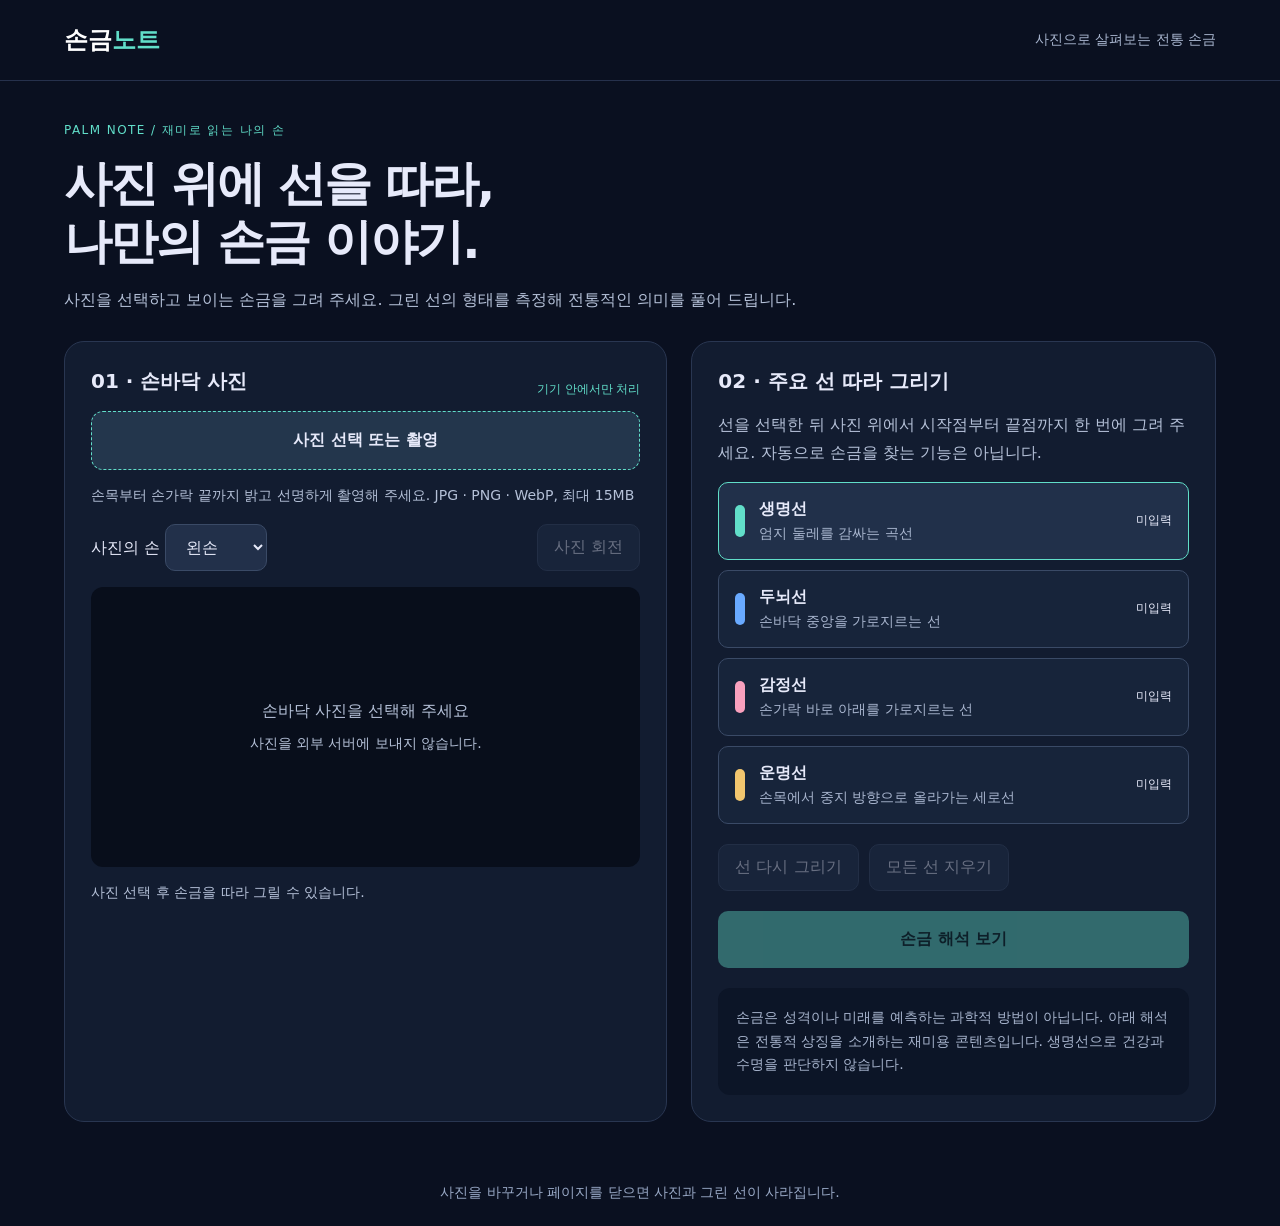
==== index.html @ 6e5575a9 "Add Palm Note photo and palm-line web app" ====
<!doctype html><html lang="ko"><meta charset="utf-8"><meta name="viewport" content="width=device-width,initial-scale=1"><title>손금 노트</title><link rel="stylesheet" href="style.css"><body><header><a href="./">손금<span>노트</span></a><span>사진으로 살펴보는 전통 손금</span></header><main><section class="intro"><small>PALM NOTE / 재미로 읽는 나의 손</small><h1>사진 위에 선을 따라,<br>나만의 손금 이야기.</h1><p>사진을 선택하고 보이는 손금을 그려 주세요. 그린 선의 형태를 측정해 전통적인 의미를 풀어 드립니다.</p></section><div class="layout"><section class="panel"><div class="top"><h2>01 · 손바닥 사진</h2><span class="tag">기기 안에서만 처리</span></div><label class="upload">사진 선택 또는 촬영<input id="file" type="file" accept="image/jpeg,image/png,image/webp" hidden></label><p class="hint">손목부터 손가락 끝까지 밝고 선명하게 촬영해 주세요. JPG · PNG · WebP, 최대 15MB</p><div class="controls"><label>사진의 손 <select id="hand"><option>왼손</option><option>오른손</option></select></label><button id="rotate" disabled>사진 회전</button></div><div class="photo" id="photo"><div id="empty">손바닥 사진을 선택해 주세요<br><span>사진을 외부 서버에 보내지 않습니다.</span></div><canvas id="canvas" hidden aria-label="사진 위에 선택한 손금 그리기"></canvas></div><p id="status" role="status">사진 선택 후 손금을 따라 그릴 수 있습니다.</p></section><section class="panel"><h2>02 · 주요 선 따라 그리기</h2><p>선을 선택한 뒤 사진 위에서 시작점부터 끝점까지 한 번에 그려 주세요. 자동으로 손금을 찾는 기능은 아닙니다.</p><div id="lines"></div><div class="actions"><button id="undo" disabled>선 다시 그리기</button><button id="clear" disabled>모든 선 지우기</button></div><button class="primary" id="analyze" disabled>손금 해석 보기</button><div class="notice">손금은 성격이나 미래를 예측하는 과학적 방법이 아닙니다. 아래 해석은 전통적 상징을 소개하는 재미용 콘텐츠입니다. 생명선으로 건강과 수명을 판단하지 않습니다.</div></section></div><section class="panel result" id="result" hidden><div class="top"><div><small>YOUR PALM NOTE</small><h2>손금 해석 기록</h2></div><button id="copy">전체 결과 복사</button></div><p id="summary"></p><div id="cards"></div><div class="notice">재물·사업·직업 해석은 선의 전통적 의미를 연결한 이야기입니다. 실제 투자 적합성, 성공 가능성, 결혼 시기, 40·50·60대 운세와 말년의 상태는 사진으로 알 수 없습니다.</div><textarea id="copytext" aria-label="전체 결과: 길게 눌러 복사" readonly></textarea></section></main><footer>사진을 바꾸거나 페이지를 닫으면 사진과 그린 선이 사라집니다.</footer><script src="app.js"></script></body></html>
---- style.css ----
:root{font-family:system-ui,-apple-system,sans-serif;color:#e7eafa;background:#0a1020;font-size:16px}*{box-sizing:border-box}body{margin:0}header{padding:24px 5%;display:flex;justify-content:space-between;align-items:center;border-bottom:1px solid #26314c;gap:20px}header a{font-size:24px;font-weight:800;color:white;text-decoration:none}header a span{color:#61dec9}header>span{color:#a8b5ce;font-size:14px}main{max-width:1200px;margin:auto;padding:38px 24px}.intro{margin-bottom:28px}small{color:#61dec9;letter-spacing:.12em;font-size:12px}h1{font-size:clamp(30px,4vw,48px);letter-spacing:-.04em;line-height:1.2;margin:16px 0}p{color:#b5c1d8;line-height:1.7}h2{font-size:20px;margin:0 0 16px}.layout{display:grid;grid-template-columns:1.15fr 1fr;gap:24px}.panel{border:1px solid #293651;background:#121c30;padding:26px;border-radius:20px}.top{display:flex;justify-content:space-between;align-items:center;gap:16px;flex-wrap:wrap}.tag{font-size:12px;color:#61dec9}.upload{display:block;background:#23364c;padding:18px;text-align:center;border:1px dashed #61dec9;border-radius:12px;cursor:pointer;font-weight:650}.hint{font-size:14px}.controls{display:flex;align-items:center;justify-content:space-between;gap:12px;margin:16px 0}button,select{font:inherit;color:#e7eafa;background:#22304a;border:1px solid #3a4a66;padding:12px 16px;border-radius:10px;cursor:pointer}button:disabled{opacity:.4;cursor:default}button:focus-visible,select:focus-visible,.upload:focus-within{outline:3px solid #61dec9;outline-offset:3px}.photo{background:#080e1b;border-radius:12px;overflow:hidden;min-height:280px;display:flex;align-items:center;justify-content:center}#empty{text-align:center;color:#b5c1d8;line-height:2}#empty span{font-size:14px}canvas{width:100%;display:block;touch-action:none}canvas[hidden]{display:none}#status{font-size:14px;margin-bottom:0}.line{width:100%;display:flex;align-items:center;gap:14px;text-align:left;margin:10px 0;padding:16px;background:#17243a}.line.active{border-color:var(--color);background:#21304a}.dot{width:10px;height:32px;background:var(--color);border-radius:6px;flex-shrink:0}.line strong{display:block}.line span.desc{font-size:14px;color:#a8b5ce;display:block;margin-top:5px}.line em{margin-left:auto;font-size:12px;font-style:normal;white-space:nowrap}.actions{display:flex;gap:10px;margin:20px 0}.primary{width:100%;background:#61dec9;color:#08251f;font-weight:750;border:0;padding:18px}.notice{font-size:14px;color:#a8b5ce;line-height:1.7;padding:18px;background:#0c1527;border-radius:12px;margin-top:20px}.result{margin-top:24px}#cards{display:grid;grid-template-columns:1fr 1fr;gap:16px}.card{border:1px solid #344158;border-radius:14px;padding:20px}.card h3{margin-top:0}.metric{color:#61dec9;font-size:14px}textarea{width:100%;height:180px;margin-top:20px;padding:16px;background:#0a1221;color:#c9d2e4;font:inherit;line-height:1.6;border:1px solid #344158;border-radius:12px}footer{text-align:center;padding:24px;color:#99a9c6;font-size:14px}@media(max-width:760px){header>span{display:none}main{padding:24px 16px}.layout{grid-template-columns:1fr}.panel{padding:20px}#cards{grid-template-columns:1fr}.actions{flex-wrap:wrap}}
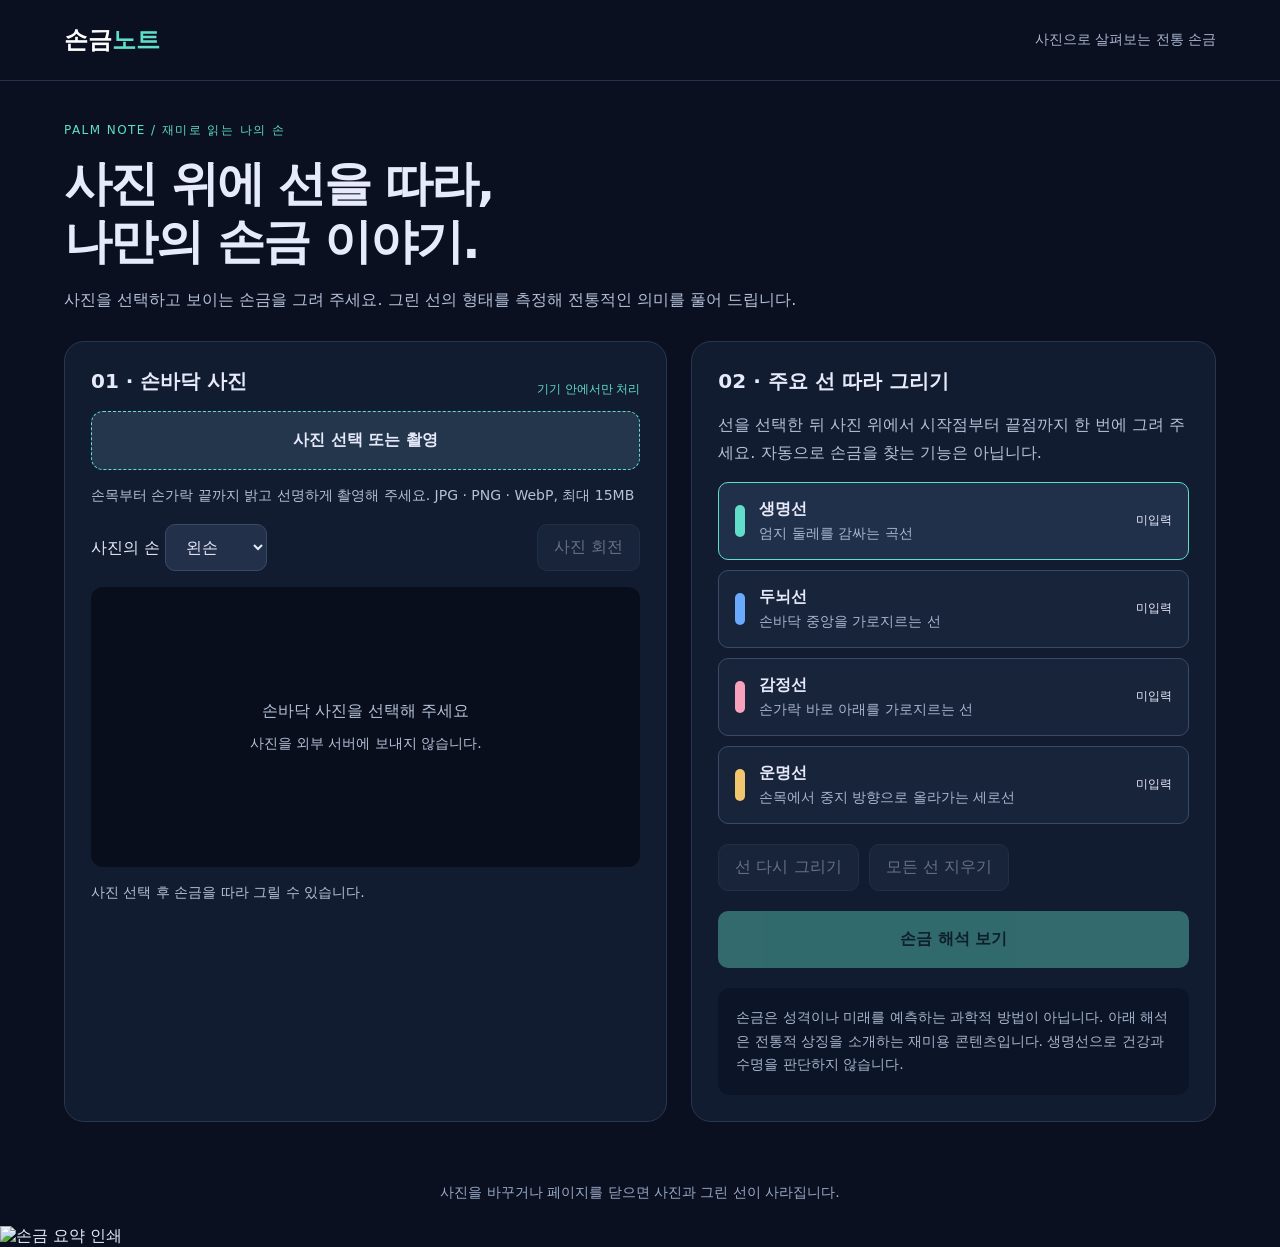
==== commit 93635534: "Add one-page PDF, image and print summary" ====
--- a/index.html
+++ b/index.html
@@ -1 +1 @@
-<!doctype html><html lang="ko"><meta charset="utf-8"><meta name="viewport" content="width=device-width,initial-scale=1"><title>손금 노트</title><link rel="stylesheet" href="style.css"><body><header><a href="./">손금<span>노트</span></a><span>사진으로 살펴보는 전통 손금</span></header><main><section class="intro"><small>PALM NOTE / 재미로 읽는 나의 손</small><h1>사진 위에 선을 따라,<br>나만의 손금 이야기.</h1><p>사진을 선택하고 보이는 손금을 그려 주세요. 그린 선의 형태를 측정해 전통적인 의미를 풀어 드립니다.</p></section><div class="layout"><section class="panel"><div class="top"><h2>01 · 손바닥 사진</h2><span class="tag">기기 안에서만 처리</span></div><label class="upload">사진 선택 또는 촬영<input id="file" type="file" accept="image/jpeg,image/png,image/webp" hidden></label><p class="hint">손목부터 손가락 끝까지 밝고 선명하게 촬영해 주세요. JPG · PNG · WebP, 최대 15MB</p><div class="controls"><label>사진의 손 <select id="hand"><option>왼손</option><option>오른손</option></select></label><button id="rotate" disabled>사진 회전</button></div><div class="photo" id="photo"><div id="empty">손바닥 사진을 선택해 주세요<br><span>사진을 외부 서버에 보내지 않습니다.</span></div><canvas id="canvas" hidden aria-label="사진 위에 선택한 손금 그리기"></canvas></div><p id="status" role="status">사진 선택 후 손금을 따라 그릴 수 있습니다.</p></section><section class="panel"><h2>02 · 주요 선 따라 그리기</h2><p>선을 선택한 뒤 사진 위에서 시작점부터 끝점까지 한 번에 그려 주세요. 자동으로 손금을 찾는 기능은 아닙니다.</p><div id="lines"></div><div class="actions"><button id="undo" disabled>선 다시 그리기</button><button id="clear" disabled>모든 선 지우기</button></div><button class="primary" id="analyze" disabled>손금 해석 보기</button><div class="notice">손금은 성격이나 미래를 예측하는 과학적 방법이 아닙니다. 아래 해석은 전통적 상징을 소개하는 재미용 콘텐츠입니다. 생명선으로 건강과 수명을 판단하지 않습니다.</div></section></div><section class="panel result" id="result" hidden><div class="top"><div><small>YOUR PALM NOTE</small><h2>손금 해석 기록</h2></div><button id="copy">전체 결과 복사</button></div><p id="summary"></p><div id="cards"></div><div class="notice">재물·사업·직업 해석은 선의 전통적 의미를 연결한 이야기입니다. 실제 투자 적합성, 성공 가능성, 결혼 시기, 40·50·60대 운세와 말년의 상태는 사진으로 알 수 없습니다.</div><textarea id="copytext" aria-label="전체 결과: 길게 눌러 복사" readonly></textarea></section></main><footer>사진을 바꾸거나 페이지를 닫으면 사진과 그린 선이 사라집니다.</footer><script src="app.js"></script></body></html>
+<!doctype html><html lang="ko"><meta charset="utf-8"><meta name="viewport" content="width=device-width,initial-scale=1"><title>손금 노트</title><link rel="stylesheet" href="style.css"><body><header><a href="./">손금<span>노트</span></a><span>사진으로 살펴보는 전통 손금</span></header><main><section class="intro"><small>PALM NOTE / 재미로 읽는 나의 손</small><h1>사진 위에 선을 따라,<br>나만의 손금 이야기.</h1><p>사진을 선택하고 보이는 손금을 그려 주세요. 그린 선의 형태를 측정해 전통적인 의미를 풀어 드립니다.</p></section><div class="layout"><section class="panel"><div class="top"><h2>01 · 손바닥 사진</h2><span class="tag">기기 안에서만 처리</span></div><label class="upload">사진 선택 또는 촬영<input id="file" type="file" accept="image/jpeg,image/png,image/webp" hidden></label><p class="hint">손목부터 손가락 끝까지 밝고 선명하게 촬영해 주세요. JPG · PNG · WebP, 최대 15MB</p><div class="controls"><label>사진의 손 <select id="hand"><option>왼손</option><option>오른손</option></select></label><button id="rotate" disabled>사진 회전</button></div><div class="photo" id="photo"><div id="empty">손바닥 사진을 선택해 주세요<br><span>사진을 외부 서버에 보내지 않습니다.</span></div><canvas id="canvas" hidden aria-label="사진 위에 선택한 손금 그리기"></canvas></div><p id="status" role="status">사진 선택 후 손금을 따라 그릴 수 있습니다.</p></section><section class="panel"><h2>02 · 주요 선 따라 그리기</h2><p>선을 선택한 뒤 사진 위에서 시작점부터 끝점까지 한 번에 그려 주세요. 자동으로 손금을 찾는 기능은 아닙니다.</p><div id="lines"></div><div class="actions"><button id="undo" disabled>선 다시 그리기</button><button id="clear" disabled>모든 선 지우기</button></div><button class="primary" id="analyze" disabled>손금 해석 보기</button><div class="notice">손금은 성격이나 미래를 예측하는 과학적 방법이 아닙니다. 아래 해석은 전통적 상징을 소개하는 재미용 콘텐츠입니다. 생명선으로 건강과 수명을 판단하지 않습니다.</div></section></div><section class="panel result" id="result" hidden><div class="top"><div><small>YOUR PALM NOTE</small><h2>손금 해석 기록</h2></div><button id="copy">전체 결과 복사</button></div><p id="summary"></p><div id="cards"></div><div class="notice">재물·사업·직업 해석은 선의 전통적 의미를 연결한 이야기입니다. 실제 투자 적합성, 성공 가능성, 결혼 시기, 40·50·60대 운세와 말년의 상태는 사진으로 알 수 없습니다.</div><div class="export-tools"><h3>03 · 한 페이지 요약 저장</h3><p>사진과 주요 선, 해석을 A4 한 장으로 정리합니다.</p><div class="actions"><button id="pdf">PDF 다운로드</button><button id="png">이미지 다운로드</button><button id="print">A4 인쇄</button></div><p id="export-status" role="status"></p><img id="report-preview" alt="한 페이지 손금 요약 미리보기" hidden></div><textarea id="copytext" aria-label="전체 결과: 길게 눌러 복사" readonly></textarea></section></main><footer>사진을 바꾸거나 페이지를 닫으면 사진과 그린 선이 사라집니다.</footer><div id="print-sheet"><img id="print-image" alt="손금 요약 인쇄"></div><script src="app.js"></script><script src="export.js"></script></body></html>
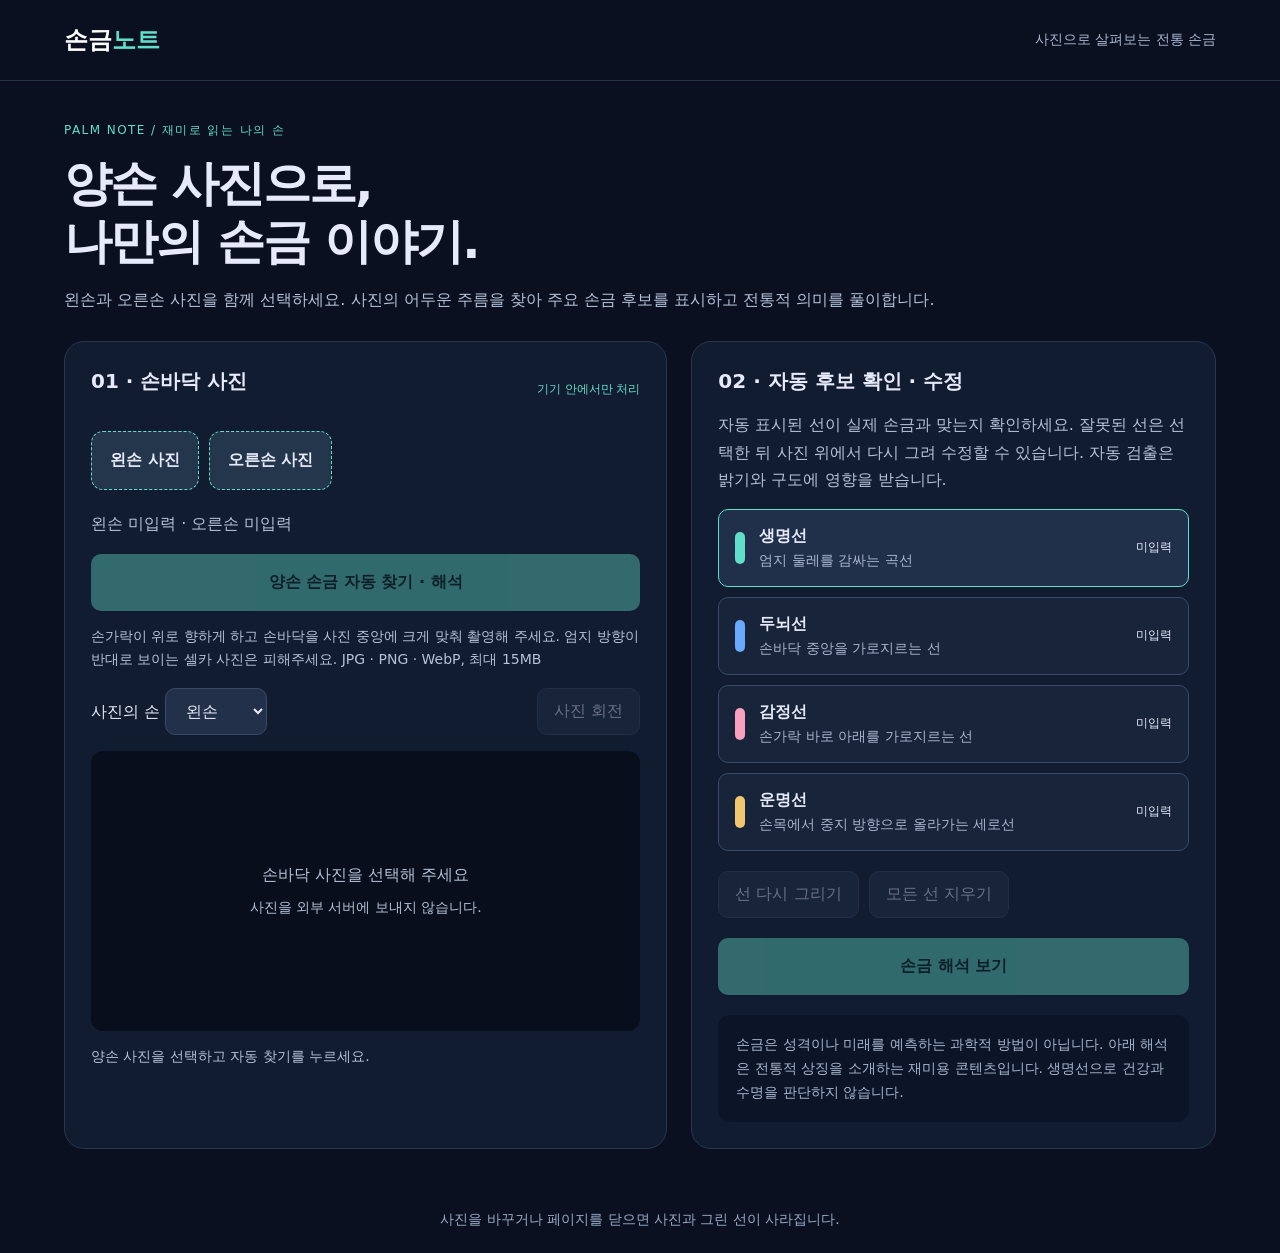
==== commit 32668520: "Enable left and right palm analysis together" ====
--- a/index.html
+++ b/index.html
@@ -1 +1 @@
-<!doctype html><html lang="ko"><meta charset="utf-8"><meta name="viewport" content="width=device-width,initial-scale=1"><title>손금 노트</title><link rel="stylesheet" href="style.css"><body><header><a href="./">손금<span>노트</span></a><span>사진으로 살펴보는 전통 손금</span></header><main><section class="intro"><small>PALM NOTE / 재미로 읽는 나의 손</small><h1>사진 위에 선을 따라,<br>나만의 손금 이야기.</h1><p>사진을 선택하고 보이는 손금을 그려 주세요. 그린 선의 형태를 측정해 전통적인 의미를 풀어 드립니다.</p></section><div class="layout"><section class="panel"><div class="top"><h2>01 · 손바닥 사진</h2><span class="tag">기기 안에서만 처리</span></div><label class="upload">사진 선택 또는 촬영<input id="file" type="file" accept="image/jpeg,image/png,image/webp" hidden></label><p class="hint">손목부터 손가락 끝까지 밝고 선명하게 촬영해 주세요. JPG · PNG · WebP, 최대 15MB</p><div class="controls"><label>사진의 손 <select id="hand"><option>왼손</option><option>오른손</option></select></label><button id="rotate" disabled>사진 회전</button></div><div class="photo" id="photo"><div id="empty">손바닥 사진을 선택해 주세요<br><span>사진을 외부 서버에 보내지 않습니다.</span></div><canvas id="canvas" hidden aria-label="사진 위에 선택한 손금 그리기"></canvas></div><p id="status" role="status">사진 선택 후 손금을 따라 그릴 수 있습니다.</p></section><section class="panel"><h2>02 · 주요 선 따라 그리기</h2><p>선을 선택한 뒤 사진 위에서 시작점부터 끝점까지 한 번에 그려 주세요. 자동으로 손금을 찾는 기능은 아닙니다.</p><div id="lines"></div><div class="actions"><button id="undo" disabled>선 다시 그리기</button><button id="clear" disabled>모든 선 지우기</button></div><button class="primary" id="analyze" disabled>손금 해석 보기</button><div class="notice">손금은 성격이나 미래를 예측하는 과학적 방법이 아닙니다. 아래 해석은 전통적 상징을 소개하는 재미용 콘텐츠입니다. 생명선으로 건강과 수명을 판단하지 않습니다.</div></section></div><section class="panel result" id="result" hidden><div class="top"><div><small>YOUR PALM NOTE</small><h2>손금 해석 기록</h2></div><button id="copy">전체 결과 복사</button></div><p id="summary"></p><div id="cards"></div><div class="notice">재물·사업·직업 해석은 선의 전통적 의미를 연결한 이야기입니다. 실제 투자 적합성, 성공 가능성, 결혼 시기, 40·50·60대 운세와 말년의 상태는 사진으로 알 수 없습니다.</div><div class="export-tools"><h3>03 · 한 페이지 요약 저장</h3><p>사진과 주요 선, 해석을 A4 한 장으로 정리합니다.</p><div class="actions"><button id="pdf">PDF 다운로드</button><button id="png">이미지 다운로드</button><button id="print">A4 인쇄</button></div><p id="export-status" role="status"></p><img id="report-preview" alt="한 페이지 손금 요약 미리보기" hidden></div><textarea id="copytext" aria-label="전체 결과: 길게 눌러 복사" readonly></textarea></section></main><footer>사진을 바꾸거나 페이지를 닫으면 사진과 그린 선이 사라집니다.</footer><div id="print-sheet"><img id="print-image" alt="손금 요약 인쇄"></div><script src="app.js"></script><script src="export.js"></script></body></html>
+<!doctype html><html lang="ko"><meta charset="utf-8"><meta name="viewport" content="width=device-width,initial-scale=1"><title>손금 노트</title><link rel="stylesheet" href="style.css"><body><header><a href="./">손금<span>노트</span></a><span>사진으로 살펴보는 전통 손금</span></header><main><section class="intro"><small>PALM NOTE / 재미로 읽는 나의 손</small><h1>양손 사진으로,<br>나만의 손금 이야기.</h1><p>왼손과 오른손 사진을 함께 선택하세요. 사진의 어두운 주름을 찾아 주요 손금 후보를 표시하고 전통적 의미를 풀이합니다.</p></section><div class="layout"><section class="panel"><div class="top"><h2>01 · 손바닥 사진</h2><span class="tag">기기 안에서만 처리</span></div><div class="actions"><label class="upload">왼손 사진<input id="left-file" type="file" accept="image/jpeg,image/png,image/webp" hidden></label><label class="upload">오른손 사진<input id="right-file" type="file" accept="image/jpeg,image/png,image/webp" hidden></label></div><input id="file" type="file" hidden><p id="pair-status" role="status">왼손 미입력 · 오른손 미입력</p><button class="primary" id="auto" disabled>양손 손금 자동 찾기 · 해석</button><p class="hint">손가락이 위로 향하게 하고 손바닥을 사진 중앙에 크게 맞춰 촬영해 주세요. 엄지 방향이 반대로 보이는 셀카 사진은 피해주세요. JPG · PNG · WebP, 최대 15MB</p><div class="controls"><label>사진의 손 <select id="hand"><option>왼손</option><option>오른손</option></select></label><button id="rotate" disabled>사진 회전</button></div><div class="photo" id="photo"><div id="empty">손바닥 사진을 선택해 주세요<br><span>사진을 외부 서버에 보내지 않습니다.</span></div><canvas id="canvas" hidden aria-label="사진 위에 선택한 손금 그리기"></canvas></div><p id="status" role="status">양손 사진을 선택하고 자동 찾기를 누르세요.</p></section><section class="panel"><h2>02 · 자동 후보 확인 · 수정</h2><p>자동 표시된 선이 실제 손금과 맞는지 확인하세요. 잘못된 선은 선택한 뒤 사진 위에서 다시 그려 수정할 수 있습니다. 자동 검출은 밝기와 구도에 영향을 받습니다.</p><div id="lines"></div><div class="actions"><button id="undo" disabled>선 다시 그리기</button><button id="clear" disabled>모든 선 지우기</button></div><button class="primary" id="analyze" disabled>손금 해석 보기</button><div class="notice">손금은 성격이나 미래를 예측하는 과학적 방법이 아닙니다. 아래 해석은 전통적 상징을 소개하는 재미용 콘텐츠입니다. 생명선으로 건강과 수명을 판단하지 않습니다.</div></section></div><section class="panel result" id="result" hidden><div class="top"><div><small>YOUR PALM NOTE</small><h2>손금 해석 기록</h2></div><button id="copy">전체 결과 복사</button></div><p id="summary"></p><div id="cards"></div><div class="notice">재물·사업·직업 해석은 선의 전통적 의미를 연결한 이야기입니다. 실제 투자 적합성, 성공 가능성, 결혼 시기, 40·50·60대 운세와 말년의 상태는 사진으로 알 수 없습니다.</div><div class="export-tools"><h3>03 · 한 페이지 요약 저장</h3><p>사진과 주요 선, 해석을 A4 한 장으로 정리합니다.</p><div class="actions"><button id="pdf">PDF 다운로드</button><button id="png">이미지 다운로드</button><button id="print">A4 인쇄</button></div><p id="export-status" role="status"></p><img id="report-preview" alt="한 페이지 손금 요약 미리보기" hidden></div><textarea id="copytext" aria-label="전체 결과: 길게 눌러 복사" readonly></textarea></section></main><footer>사진을 바꾸거나 페이지를 닫으면 사진과 그린 선이 사라집니다.</footer><div id="print-sheet"><img id="print-image" alt="손금 요약 인쇄"></div><script src="app.js"></script><script src="auto.js"></script><script src="export.js"></script></body></html>
--- a/style.css
+++ b/style.css
@@ -1 +1,3 @@
 :root{font-family:system-ui,-apple-system,sans-serif;color:#e7eafa;background:#0a1020;font-size:16px}*{box-sizing:border-box}body{margin:0}header{padding:24px 5%;display:flex;justify-content:space-between;align-items:center;border-bottom:1px solid #26314c;gap:20px}header a{font-size:24px;font-weight:800;color:white;text-decoration:none}header a span{color:#61dec9}header>span{color:#a8b5ce;font-size:14px}main{max-width:1200px;margin:auto;padding:38px 24px}.intro{margin-bottom:28px}small{color:#61dec9;letter-spacing:.12em;font-size:12px}h1{font-size:clamp(30px,4vw,48px);letter-spacing:-.04em;line-height:1.2;margin:16px 0}p{color:#b5c1d8;line-height:1.7}h2{font-size:20px;margin:0 0 16px}.layout{display:grid;grid-template-columns:1.15fr 1fr;gap:24px}.panel{border:1px solid #293651;background:#121c30;padding:26px;border-radius:20px}.top{display:flex;justify-content:space-between;align-items:center;gap:16px;flex-wrap:wrap}.tag{font-size:12px;color:#61dec9}.upload{display:block;background:#23364c;padding:18px;text-align:center;border:1px dashed #61dec9;border-radius:12px;cursor:pointer;font-weight:650}.hint{font-size:14px}.controls{display:flex;align-items:center;justify-content:space-between;gap:12px;margin:16px 0}button,select{font:inherit;color:#e7eafa;background:#22304a;border:1px solid #3a4a66;padding:12px 16px;border-radius:10px;cursor:pointer}button:disabled{opacity:.4;cursor:default}button:focus-visible,select:focus-visible,.upload:focus-within{outline:3px solid #61dec9;outline-offset:3px}.photo{background:#080e1b;border-radius:12px;overflow:hidden;min-height:280px;display:flex;align-items:center;justify-content:center}#empty{text-align:center;color:#b5c1d8;line-height:2}#empty span{font-size:14px}canvas{width:100%;display:block;touch-action:none}canvas[hidden]{display:none}#status{font-size:14px;margin-bottom:0}.line{width:100%;display:flex;align-items:center;gap:14px;text-align:left;margin:10px 0;padding:16px;background:#17243a}.line.active{border-color:var(--color);background:#21304a}.dot{width:10px;height:32px;background:var(--color);border-radius:6px;flex-shrink:0}.line strong{display:block}.line span.desc{font-size:14px;color:#a8b5ce;display:block;margin-top:5px}.line em{margin-left:auto;font-size:12px;font-style:normal;white-space:nowrap}.actions{display:flex;gap:10px;margin:20px 0}.primary{width:100%;background:#61dec9;color:#08251f;font-weight:750;border:0;padding:18px}.notice{font-size:14px;color:#a8b5ce;line-height:1.7;padding:18px;background:#0c1527;border-radius:12px;margin-top:20px}.result{margin-top:24px}#cards{display:grid;grid-template-columns:1fr 1fr;gap:16px}.card{border:1px solid #344158;border-radius:14px;padding:20px}.card h3{margin-top:0}.metric{color:#61dec9;font-size:14px}textarea{width:100%;height:180px;margin-top:20px;padding:16px;background:#0a1221;color:#c9d2e4;font:inherit;line-height:1.6;border:1px solid #344158;border-radius:12px}footer{text-align:center;padding:24px;color:#99a9c6;font-size:14px}@media(max-width:760px){header>span{display:none}main{padding:24px 16px}.layout{grid-template-columns:1fr}.panel{padding:20px}#cards{grid-template-columns:1fr}.actions{flex-wrap:wrap}}
+
+.export-tools{margin-top:24px;border-top:1px solid #344158;padding-top:16px}#report-preview{width:100%;max-width:620px;display:block;margin:20px auto;border-radius:8px}#report-preview[hidden],#print-sheet{display:none}@page{size:A4 portrait;margin:0}@media print{html,body{background:white;margin:0;padding:0}body>*{display:none!important}body>#print-sheet{display:block!important;width:210mm;height:297mm;overflow:hidden}#print-image{display:block;width:210mm;height:297mm;object-fit:contain}}
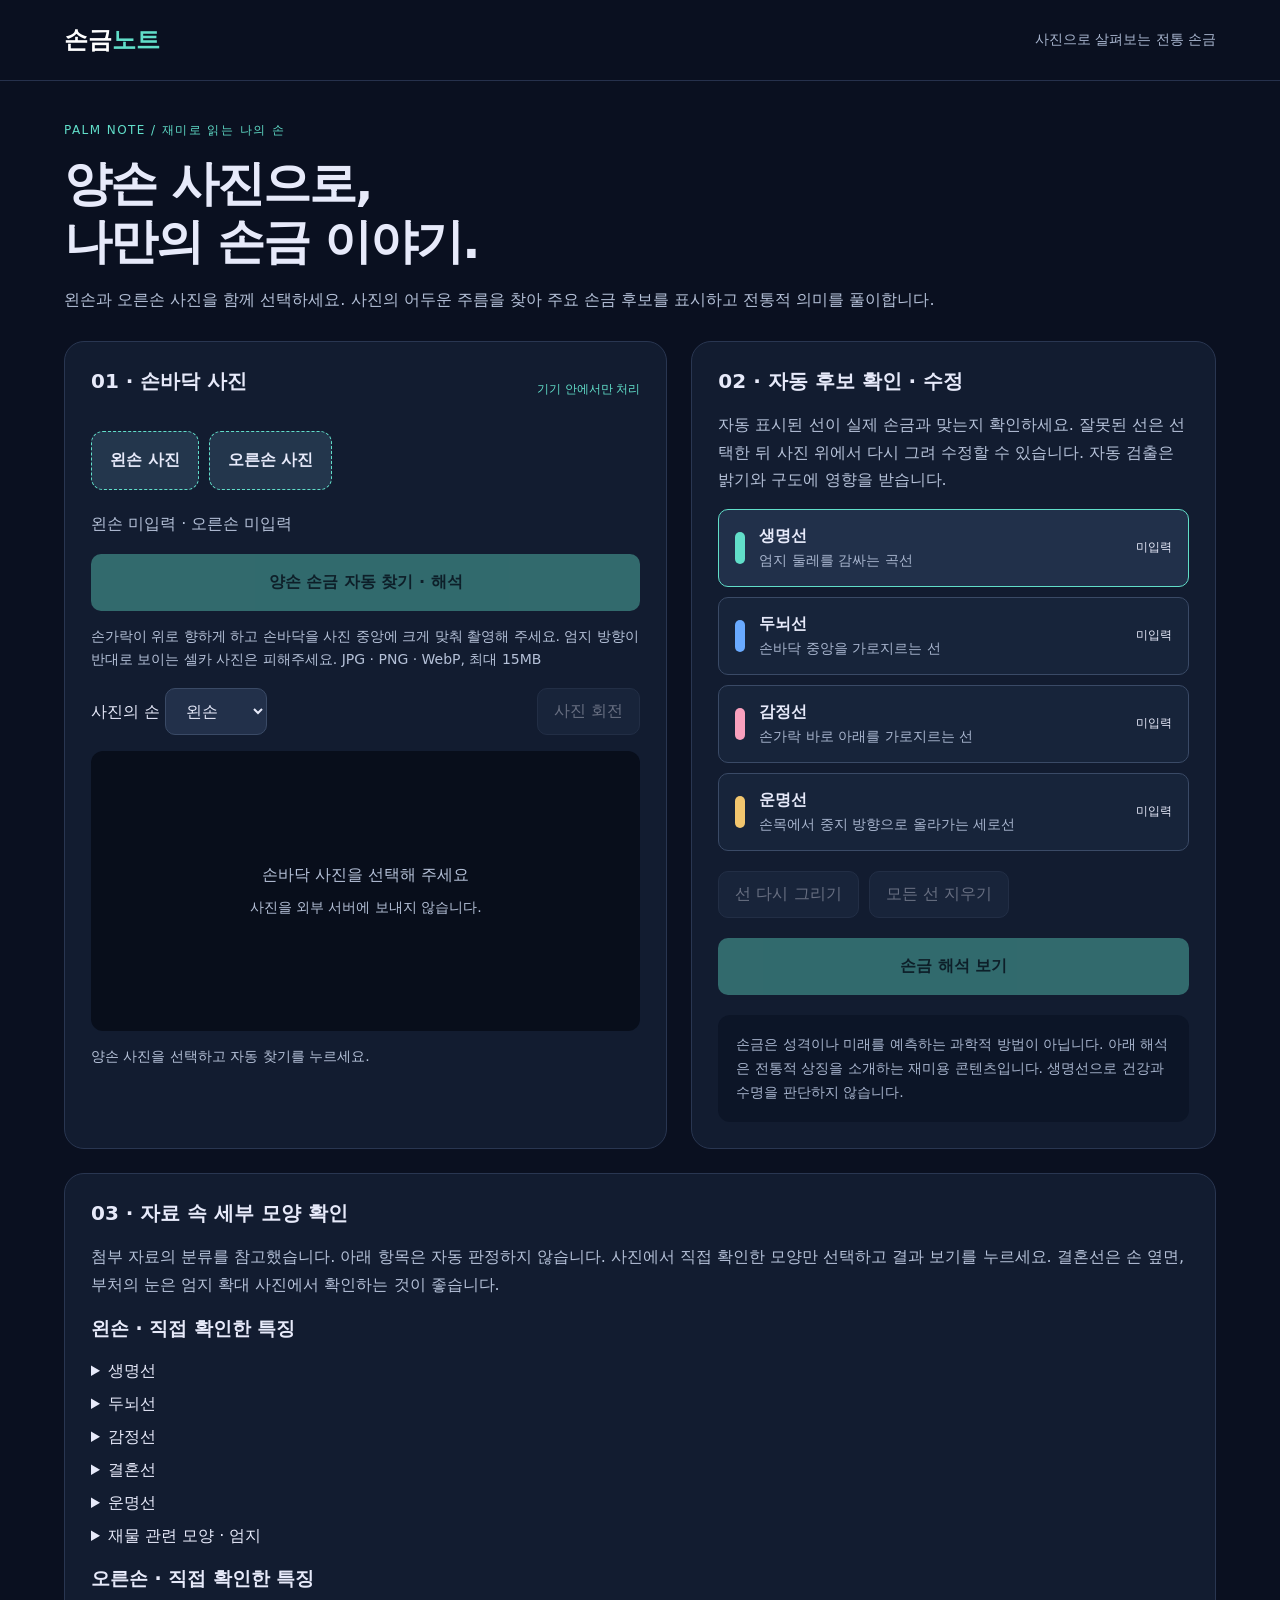
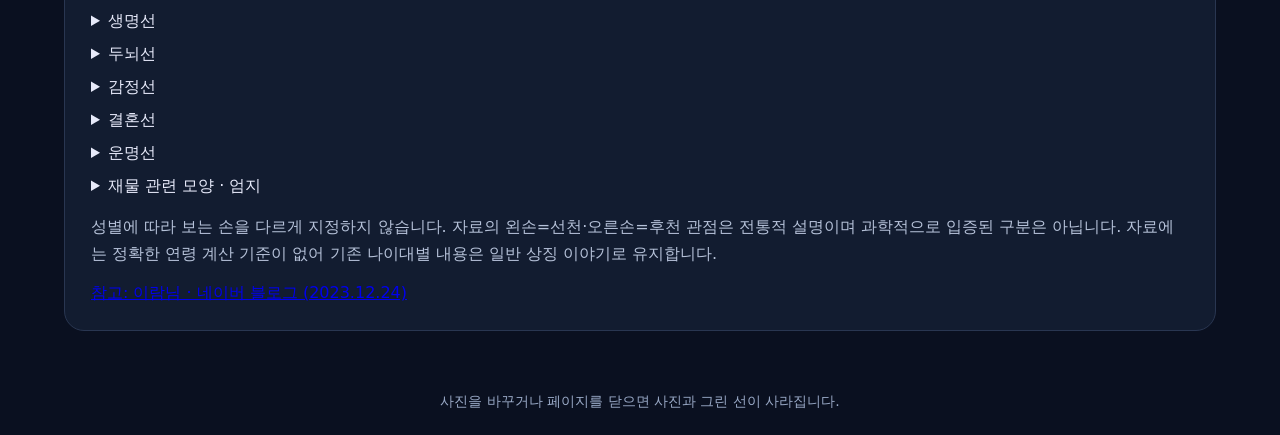
==== commit a0bfb5c2: "Enable PDF reference interpretation controls" ====
--- a/index.html
+++ b/index.html
@@ -1 +1 @@
-<!doctype html><html lang="ko"><meta charset="utf-8"><meta name="viewport" content="width=device-width,initial-scale=1"><title>손금 노트</title><link rel="stylesheet" href="style.css"><body><header><a href="./">손금<span>노트</span></a><span>사진으로 살펴보는 전통 손금</span></header><main><section class="intro"><small>PALM NOTE / 재미로 읽는 나의 손</small><h1>양손 사진으로,<br>나만의 손금 이야기.</h1><p>왼손과 오른손 사진을 함께 선택하세요. 사진의 어두운 주름을 찾아 주요 손금 후보를 표시하고 전통적 의미를 풀이합니다.</p></section><div class="layout"><section class="panel"><div class="top"><h2>01 · 손바닥 사진</h2><span class="tag">기기 안에서만 처리</span></div><div class="actions"><label class="upload">왼손 사진<input id="left-file" type="file" accept="image/jpeg,image/png,image/webp" hidden></label><label class="upload">오른손 사진<input id="right-file" type="file" accept="image/jpeg,image/png,image/webp" hidden></label></div><input id="file" type="file" hidden><p id="pair-status" role="status">왼손 미입력 · 오른손 미입력</p><button class="primary" id="auto" disabled>양손 손금 자동 찾기 · 해석</button><p class="hint">손가락이 위로 향하게 하고 손바닥을 사진 중앙에 크게 맞춰 촬영해 주세요. 엄지 방향이 반대로 보이는 셀카 사진은 피해주세요. JPG · PNG · WebP, 최대 15MB</p><div class="controls"><label>사진의 손 <select id="hand"><option>왼손</option><option>오른손</option></select></label><button id="rotate" disabled>사진 회전</button></div><div class="photo" id="photo"><div id="empty">손바닥 사진을 선택해 주세요<br><span>사진을 외부 서버에 보내지 않습니다.</span></div><canvas id="canvas" hidden aria-label="사진 위에 선택한 손금 그리기"></canvas></div><p id="status" role="status">양손 사진을 선택하고 자동 찾기를 누르세요.</p></section><section class="panel"><h2>02 · 자동 후보 확인 · 수정</h2><p>자동 표시된 선이 실제 손금과 맞는지 확인하세요. 잘못된 선은 선택한 뒤 사진 위에서 다시 그려 수정할 수 있습니다. 자동 검출은 밝기와 구도에 영향을 받습니다.</p><div id="lines"></div><div class="actions"><button id="undo" disabled>선 다시 그리기</button><button id="clear" disabled>모든 선 지우기</button></div><button class="primary" id="analyze" disabled>손금 해석 보기</button><div class="notice">손금은 성격이나 미래를 예측하는 과학적 방법이 아닙니다. 아래 해석은 전통적 상징을 소개하는 재미용 콘텐츠입니다. 생명선으로 건강과 수명을 판단하지 않습니다.</div></section></div><section class="panel result" id="result" hidden><div class="top"><div><small>YOUR PALM NOTE</small><h2>손금 해석 기록</h2></div><button id="copy">전체 결과 복사</button></div><p id="summary"></p><div id="cards"></div><div class="notice">재물·사업·직업 해석은 선의 전통적 의미를 연결한 이야기입니다. 실제 투자 적합성, 성공 가능성, 결혼 시기, 40·50·60대 운세와 말년의 상태는 사진으로 알 수 없습니다.</div><div class="export-tools"><h3>03 · 한 페이지 요약 저장</h3><p>사진과 주요 선, 해석을 A4 한 장으로 정리합니다.</p><div class="actions"><button id="pdf">PDF 다운로드</button><button id="png">이미지 다운로드</button><button id="print">A4 인쇄</button></div><p id="export-status" role="status"></p><img id="report-preview" alt="한 페이지 손금 요약 미리보기" hidden></div><textarea id="copytext" aria-label="전체 결과: 길게 눌러 복사" readonly></textarea></section></main><footer>사진을 바꾸거나 페이지를 닫으면 사진과 그린 선이 사라집니다.</footer><div id="print-sheet"><img id="print-image" alt="손금 요약 인쇄"></div><script src="app.js"></script><script src="auto.js"></script><script src="export.js"></script></body></html>
+<!doctype html><html lang="ko"><meta charset="utf-8"><meta name="viewport" content="width=device-width,initial-scale=1"><title>손금 노트</title><link rel="stylesheet" href="style.css"><body><header><a href="./">손금<span>노트</span></a><span>사진으로 살펴보는 전통 손금</span></header><main><section class="intro"><small>PALM NOTE / 재미로 읽는 나의 손</small><h1>양손 사진으로,<br>나만의 손금 이야기.</h1><p>왼손과 오른손 사진을 함께 선택하세요. 사진의 어두운 주름을 찾아 주요 손금 후보를 표시하고 전통적 의미를 풀이합니다.</p></section><div class="layout"><section class="panel"><div class="top"><h2>01 · 손바닥 사진</h2><span class="tag">기기 안에서만 처리</span></div><div class="actions"><label class="upload">왼손 사진<input id="left-file" type="file" accept="image/jpeg,image/png,image/webp" hidden></label><label class="upload">오른손 사진<input id="right-file" type="file" accept="image/jpeg,image/png,image/webp" hidden></label></div><input id="file" type="file" hidden><p id="pair-status" role="status">왼손 미입력 · 오른손 미입력</p><button class="primary" id="auto" disabled>양손 손금 자동 찾기 · 해석</button><p class="hint">손가락이 위로 향하게 하고 손바닥을 사진 중앙에 크게 맞춰 촬영해 주세요. 엄지 방향이 반대로 보이는 셀카 사진은 피해주세요. JPG · PNG · WebP, 최대 15MB</p><div class="controls"><label>사진의 손 <select id="hand"><option>왼손</option><option>오른손</option></select></label><button id="rotate" disabled>사진 회전</button></div><div class="photo" id="photo"><div id="empty">손바닥 사진을 선택해 주세요<br><span>사진을 외부 서버에 보내지 않습니다.</span></div><canvas id="canvas" hidden aria-label="사진 위에 선택한 손금 그리기"></canvas></div><p id="status" role="status">양손 사진을 선택하고 자동 찾기를 누르세요.</p></section><section class="panel"><h2>02 · 자동 후보 확인 · 수정</h2><p>자동 표시된 선이 실제 손금과 맞는지 확인하세요. 잘못된 선은 선택한 뒤 사진 위에서 다시 그려 수정할 수 있습니다. 자동 검출은 밝기와 구도에 영향을 받습니다.</p><div id="lines"></div><div class="actions"><button id="undo" disabled>선 다시 그리기</button><button id="clear" disabled>모든 선 지우기</button></div><button class="primary" id="analyze" disabled>손금 해석 보기</button><div class="notice">손금은 성격이나 미래를 예측하는 과학적 방법이 아닙니다. 아래 해석은 전통적 상징을 소개하는 재미용 콘텐츠입니다. 생명선으로 건강과 수명을 판단하지 않습니다.</div></section></div><section class="panel result" id="result" hidden><div class="top"><div><small>YOUR PALM NOTE</small><h2>손금 해석 기록</h2></div><button id="copy">전체 결과 복사</button></div><p id="summary"></p><div id="cards"></div><div class="notice">재물·사업·직업 해석은 선의 전통적 의미를 연결한 이야기입니다. 실제 투자 적합성, 성공 가능성, 결혼 시기, 40·50·60대 운세와 말년의 상태는 사진으로 알 수 없습니다.</div><div class="export-tools"><h3>04 · 한 페이지 요약 저장</h3><p>사진과 주요 선, 해석을 A4 한 장으로 정리합니다.</p><div class="actions"><button id="pdf">PDF 다운로드</button><button id="png">이미지 다운로드</button><button id="print">A4 인쇄</button></div><p id="export-status" role="status"></p><img id="report-preview" alt="한 페이지 손금 요약 미리보기" hidden></div><textarea id="copytext" aria-label="전체 결과: 길게 눌러 복사" readonly></textarea></section></main><footer>사진을 바꾸거나 페이지를 닫으면 사진과 그린 선이 사라집니다.</footer><div id="print-sheet"><img id="print-image" alt="손금 요약 인쇄"></div><script src="app.js"></script><script src="auto.js"></script><script src="export.js"></script><script src="reference.js"></script></body></html>
